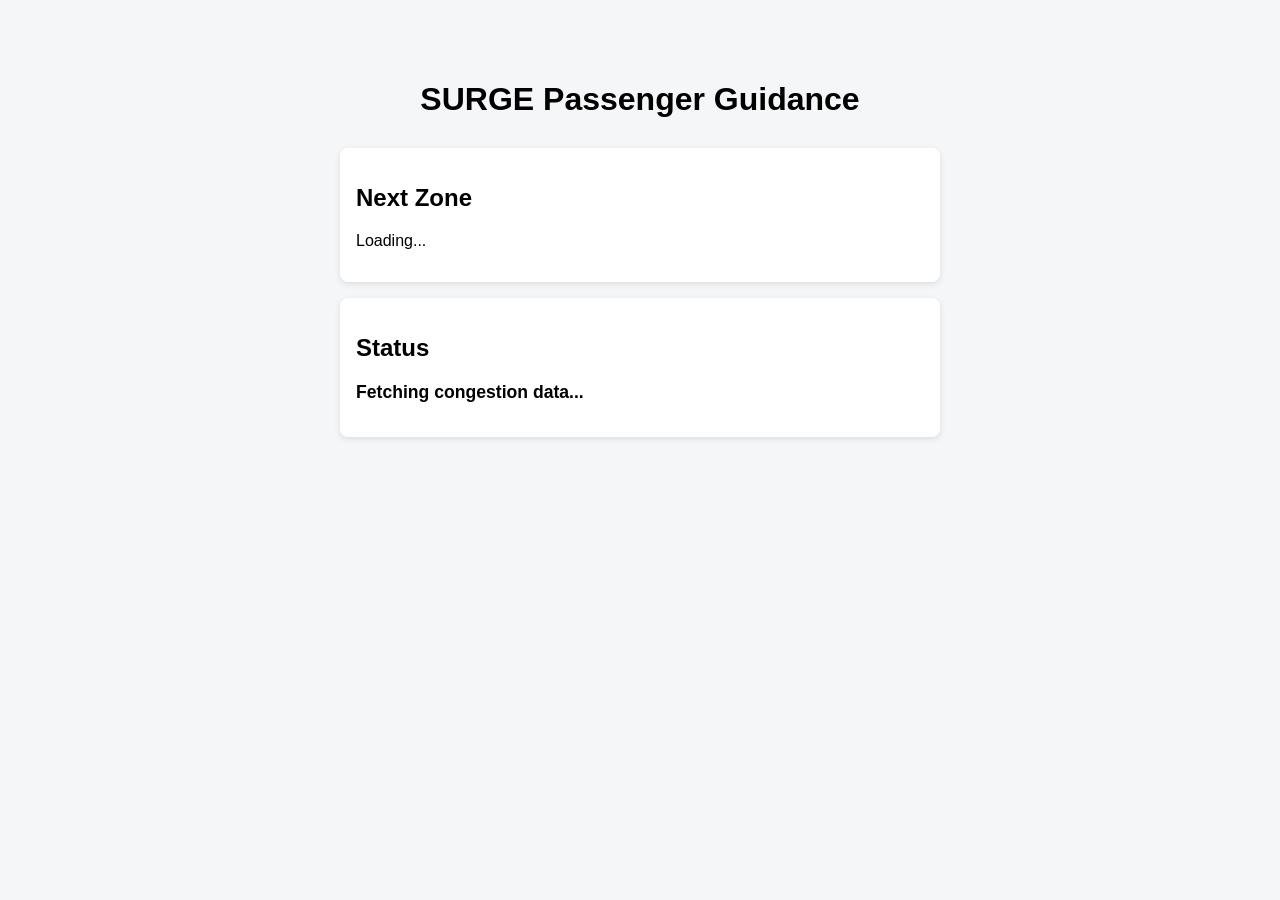
==== frontend/passenger/index.html @ b716e9c6 "feat: frontend folder structure" ====
<!doctype html>
<html lang="en">
  <head>
    <meta charset="UTF-8" />
    <title>SURGE – Passenger Guidance</title>
    <link rel="stylesheet" href="styles.css" />
  </head>

  <body>
    <div class="container">
      <h1>SURGE Passenger Guidance</h1>

      <div id="current-zone" class="card">
        <h2>Next Zone</h2>
        <p id="next-zone-name">Loading...</p>
      </div>

      <div id="guidance" class="card">
        <h2>Status</h2>
        <p id="guidance-message">Fetching congestion data...</p>
        <p id="wait-time"></p>
      </div>

      <div id="alternatives" class="card hidden">
        <h2>Suggested Alternatives</h2>
        <ul id="alternative-list"></ul>
      </div>

      <p class="timestamp" id="last-updated"></p>
    </div>

    <script src="script.js"></script>
  </body>
</html>
---- frontend/passenger/styles.css ----
body {
  font-family: Arial, sans-serif;
  background-color: #f4f6f8;
  margin: 0;
  padding: 0;
}

.container {
  max-width: 600px;
  margin: 40px auto;
  padding: 20px;
}

h1 {
  text-align: center;
  margin-bottom: 30px;
}

.card {
  background: white;
  border-radius: 8px;
  padding: 16px;
  margin-bottom: 16px;
  box-shadow: 0 2px 6px rgba(0, 0, 0, 0.1);
}

.hidden {
  display: none;
}

#guidance-message {
  font-size: 1.1em;
  font-weight: bold;
}

#wait-time {
  color: #555;
}

ul {
  padding-left: 20px;
}

.timestamp {
  text-align: center;
  font-size: 0.85em;
  color: #777;
}
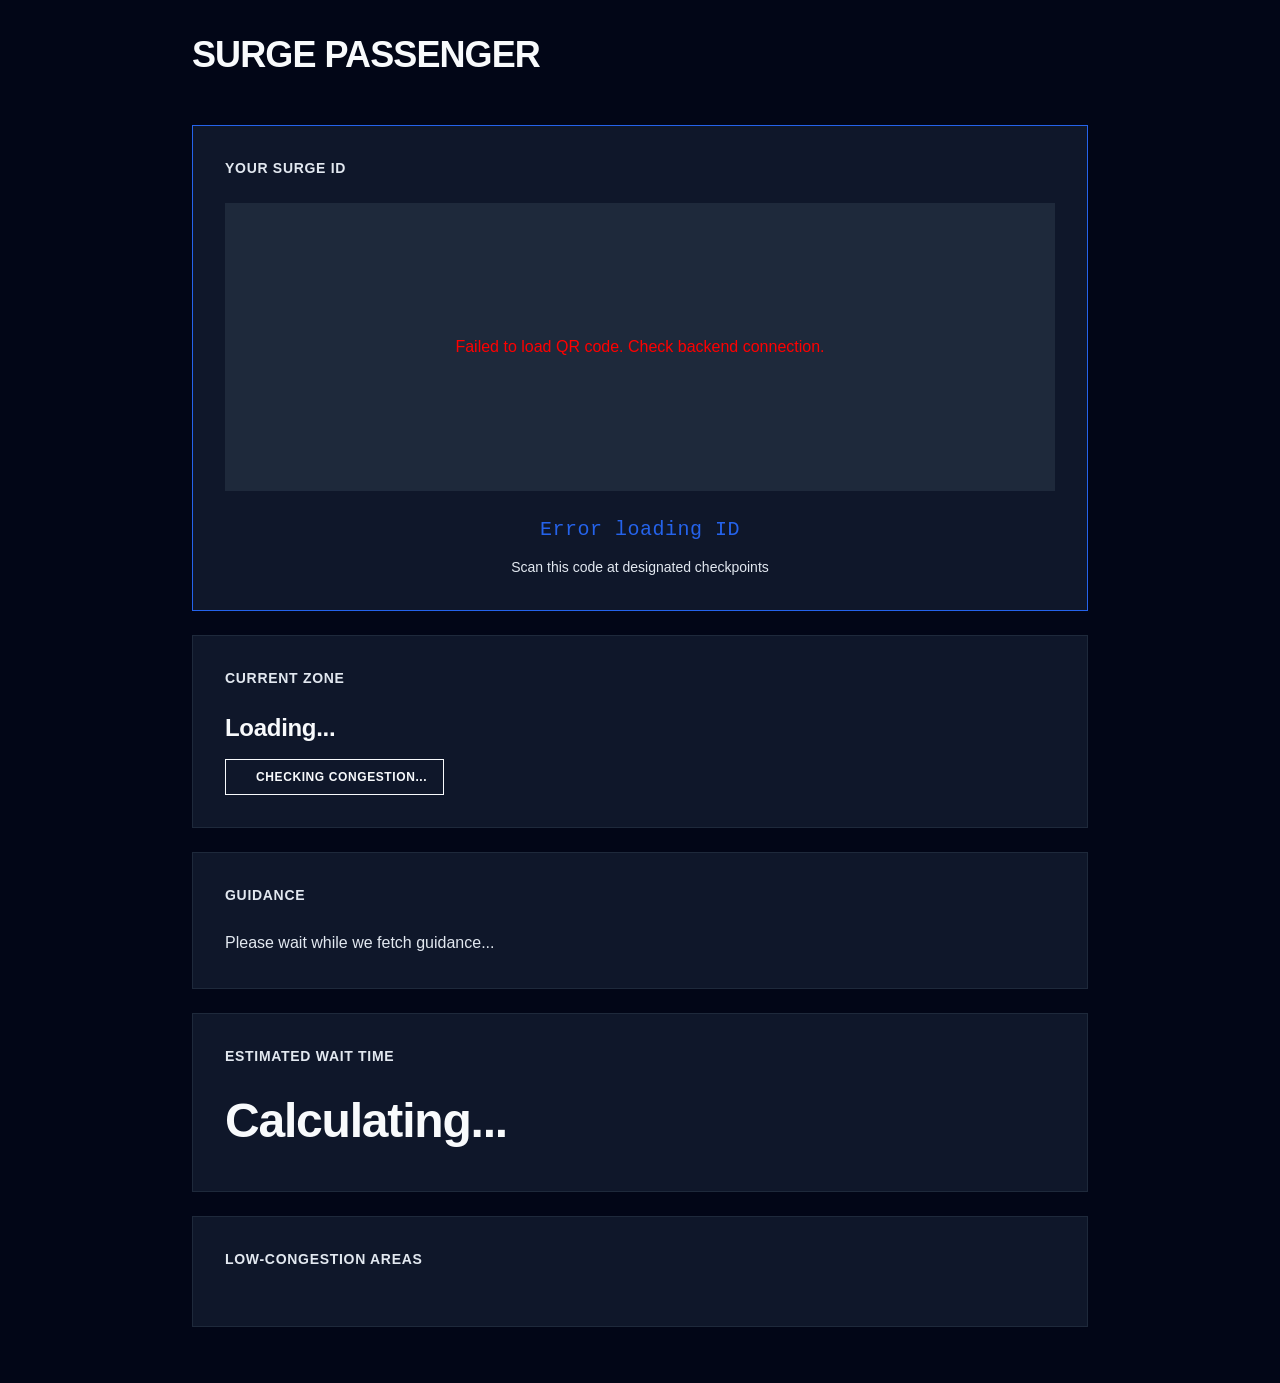
==== commit 4f89c533: "feature: passenger frontend" ====
--- a/frontend/passenger/index.html
+++ b/frontend/passenger/index.html
@@ -2,31 +2,70 @@
 <html lang="en">
   <head>
     <meta charset="UTF-8" />
-    <title>SURGE – Passenger Guidance</title>
+    <meta name="viewport" content="width=device-width, initial-scale=1.0" />
+    <meta
+      name="description"
+      content="SURGE Passenger Guidance System - Real-time congestion monitoring and navigation assistance"
+    />
+    <title>SURGE Passenger Interface</title>
     <link rel="stylesheet" href="styles.css" />
   </head>
-
   <body>
     <div class="container">
-      <h1>SURGE Passenger Guidance</h1>
+      <header>
+        <h1>SURGE PASSENGER</h1>
+      </header>
 
-      <div id="current-zone" class="card">
-        <h2>Next Zone</h2>
-        <p id="next-zone-name">Loading...</p>
-      </div>
+      <main>
+        <!-- QR Code Section -->
+        <section id="qr-code-section" class="card" aria-labelledby="qr-heading">
+          <h2 id="qr-heading">Your SURGE ID</h2>
+          <div id="qr-code-display" class="qr-container">
+            <img
+              id="qr-code-image"
+              src=""
+              alt="Your unique SURGE QR code for checkpoint scanning"
+            />
+          </div>
+          <p id="surge-id-text" class="surge-id" aria-live="polite">
+            Loading...
+          </p>
+          <p class="instructions">Scan this code at designated checkpoints</p>
+        </section>
 
-      <div id="guidance" class="card">
-        <h2>Status</h2>
-        <p id="guidance-message">Fetching congestion data...</p>
-        <p id="wait-time"></p>
-      </div>
+        <!-- Current Zone Info -->
+        <section id="zone-info" class="card" aria-labelledby="zone-heading">
+          <h2 id="zone-heading">Current Zone</h2>
+          <p id="zone-name" aria-live="polite">Loading...</p>
+          <p id="zone-status" class="status" role="status" aria-live="polite">
+            Checking congestion...
+          </p>
+        </section>
 
-      <div id="alternatives" class="card hidden">
-        <h2>Suggested Alternatives</h2>
-        <ul id="alternative-list"></ul>
-      </div>
+        <!-- Guidance -->
+        <section id="guidance" class="card" aria-labelledby="guidance-heading">
+          <h2 id="guidance-heading">Guidance</h2>
+          <p id="guidance-text" aria-live="polite">
+            Please wait while we fetch guidance...
+          </p>
+        </section>
 
-      <p class="timestamp" id="last-updated"></p>
+        <!-- Wait Time -->
+        <section id="wait-time" class="card" aria-labelledby="wait-heading">
+          <h2 id="wait-heading">Estimated Wait Time</h2>
+          <p id="wait-time-text" aria-live="polite">Calculating...</p>
+        </section>
+
+        <!-- Alternative Suggestions -->
+        <section
+          id="alternatives"
+          class="card"
+          aria-labelledby="alternatives-heading"
+        >
+          <h2 id="alternatives-heading">Low-Congestion Areas</h2>
+          <ul id="alternatives-list" aria-live="polite"></ul>
+        </section>
+      </main>
     </div>
 
     <script src="script.js"></script>
--- a/frontend/passenger/styles.css
+++ b/frontend/passenger/styles.css
@@ -1,48 +1,430 @@
-body {
-  font-family: Arial, sans-serif;
-  background-color: #f4f6f8;
+:root {
+  /* Color System - Enterprise Grade */
+  --blue-600: #2563eb;
+  --blue-700: #1d4ed8;
+  --emerald-500: #10b981;
+  --amber-500: #f59e0b;
+  --rose-500: #f43f5e;
+  
+  /* Neutral Palette */
+  --slate-50: #f8fafc;
+  --slate-100: #f1f5f9;
+  --slate-200: #e2e8f0;
+  --slate-700: #334155;
+  --slate-800: #1e293b;
+  --slate-900: #0f172a;
+  --slate-950: #020617;
+  
+  /* Semantic Colors */
+  --color-primary: var(--blue-600);
+  --color-success: var(--emerald-500);
+  --color-warning: var(--amber-500);
+  --color-error: var(--rose-500);
+  
+  /* Surface Colors */
+  --surface-base: var(--slate-950);
+  --surface-raised: var(--slate-900);
+  --surface-overlay: var(--slate-800);
+  
+  /* Text Colors */
+  --text-primary: var(--slate-50);
+  --text-secondary: var(--slate-200);
+  --text-tertiary: var(--slate-700);
+  
+  /* Borders */
+  --border-subtle: var(--slate-800);
+  --border-default: var(--slate-700);
+  
+  /* Spacing Scale */
+  --space-1: 0.25rem;
+  --space-2: 0.5rem;
+  --space-3: 0.75rem;
+  --space-4: 1rem;
+  --space-5: 1.25rem;
+  --space-6: 1.5rem;
+  --space-8: 2rem;
+  --space-10: 2.5rem;
+  --space-12: 3rem;
+  --space-16: 4rem;
+  --space-20: 5rem;
+  
+  /* Typography Scale */
+  --text-xs: 0.75rem;
+  --text-sm: 0.875rem;
+  --text-base: 1rem;
+  --text-lg: 1.125rem;
+  --text-xl: 1.25rem;
+  --text-2xl: 1.5rem;
+  --text-3xl: 1.875rem;
+  --text-4xl: 2.25rem;
+  --text-5xl: 3rem;
+  
+  /* Line Heights */
+  --leading-tight: 1.25;
+  --leading-snug: 1.375;
+  --leading-normal: 1.5;
+  --leading-relaxed: 1.625;
+  
+  /* Font Weights */
+  --font-normal: 400;
+  --font-medium: 500;
+  --font-semibold: 600;
+  --font-bold: 700;
+  
+  /* Shadows */
+  --shadow-xs: 0 1px 2px 0 rgb(0 0 0 / 0.05);
+  --shadow-sm: 0 1px 3px 0 rgb(0 0 0 / 0.1), 0 1px 2px -1px rgb(0 0 0 / 0.1);
+  --shadow-md: 0 4px 6px -1px rgb(0 0 0 / 0.1), 0 2px 4px -2px rgb(0 0 0 / 0.1);
+  
+  /* Transitions */
+  --transition-fast: 150ms cubic-bezier(0.4, 0, 0.2, 1);
+  --transition-base: 200ms cubic-bezier(0.4, 0, 0.2, 1);
+  --transition-slow: 300ms cubic-bezier(0.4, 0, 0.2, 1);
+}
+
+*,
+*::before,
+*::after {
   margin: 0;
   padding: 0;
+  box-sizing: border-box;
+}
+
+body {
+  font-family: -apple-system, BlinkMacSystemFont, 'Segoe UI', 'Noto Sans', Helvetica, Arial, sans-serif;
+  background-color: var(--surface-base);
+  min-height: 100vh;
+  padding: var(--space-8) var(--space-4);
+  color: var(--text-primary);
+  line-height: var(--leading-normal);
+  font-weight: var(--font-normal);
+  -webkit-font-smoothing: antialiased;
+  -moz-osx-font-smoothing: grayscale;
 }
 
 .container {
-  max-width: 600px;
-  margin: 40px auto;
-  padding: 20px;
-}
-
+  max-width: 56rem;
+  margin: 0 auto;
+}
+
+/* Typography Hierarchy */
 h1 {
+  font-size: var(--text-4xl);
+  font-weight: var(--font-bold);
+  color: var(--text-primary);
+  margin-bottom: var(--space-12);
+  letter-spacing: -0.025em;
+  line-height: var(--leading-tight);
+}
+
+.card {
+  background-color: var(--surface-raised);
+  border: 1px solid var(--border-subtle);
+  padding: var(--space-8);
+  margin-bottom: var(--space-6);
+  transition: border-color var(--transition-base);
+}
+
+.card:hover {
+  border-color: var(--border-default);
+}
+
+.card h2 {
+  font-size: var(--text-sm);
+  font-weight: var(--font-semibold);
+  color: var(--text-secondary);
+  margin-bottom: var(--space-6);
+  text-transform: uppercase;
+  letter-spacing: 0.05em;
+}
+
+/* QR Code Section */
+.qr-container {
+  display: flex;
+  flex-direction: column;
+  align-items: center;
+  justify-content: center;
+  margin: var(--space-6) 0;
+  min-height: 18rem;
+  background-color: var(--surface-overlay);
+  padding: var(--space-10);
+  border: 1px solid var(--border-subtle);
+}
+
+#qr-code-image {
+  max-width: 100%;
+  width: 20rem;
+  height: auto;
+  display: block;
+  background-color: white;
+  padding: var(--space-3);
+  border: 1px solid var(--border-default);
+}
+
+.surge-id {
   text-align: center;
-  margin-bottom: 30px;
-}
-
-.card {
-  background: white;
-  border-radius: 8px;
-  padding: 16px;
-  margin-bottom: 16px;
-  box-shadow: 0 2px 6px rgba(0, 0, 0, 0.1);
-}
-
-.hidden {
-  display: none;
-}
-
-#guidance-message {
-  font-size: 1.1em;
-  font-weight: bold;
-}
-
-#wait-time {
-  color: #555;
-}
-
-ul {
-  padding-left: 20px;
-}
-
-.timestamp {
+  font-family: ui-monospace, 'SF Mono', 'Monaco', 'Cascadia Code', monospace;
+  font-size: var(--text-xl);
+  font-weight: var(--font-medium);
+  color: var(--color-primary);
+  margin-top: var(--space-6);
+  letter-spacing: 0.025em;
+}
+
+.instructions {
   text-align: center;
-  font-size: 0.85em;
-  color: #777;
-}
+  font-size: var(--text-sm);
+  color: var(--text-secondary);
+  margin-top: var(--space-3);
+  font-weight: var(--font-normal);
+}
+
+/* Zone Status */
+#zone-name {
+  font-size: var(--text-2xl);
+  font-weight: var(--font-semibold);
+  color: var(--text-primary);
+  margin-bottom: var(--space-4);
+  letter-spacing: -0.0125em;
+  line-height: var(--leading-tight);
+}
+
+.status {
+  display: inline-flex;
+  align-items: center;
+  gap: var(--space-2);
+  font-size: var(--text-xs);
+  font-weight: var(--font-semibold);
+  padding: var(--space-2) var(--space-4);
+  text-transform: uppercase;
+  letter-spacing: 0.05em;
+  border: 1px solid;
+  transition: all var(--transition-fast);
+}
+
+.status::before {
+  content: '';
+  display: inline-block;
+  width: 0.375rem;
+  height: 0.375rem;
+  border-radius: 50%;
+}
+
+.status.low {
+  background-color: rgba(16, 185, 129, 0.1);
+  color: var(--color-success);
+  border-color: rgba(16, 185, 129, 0.2);
+}
+
+.status.low::before {
+  background-color: var(--color-success);
+}
+
+.status.medium {
+  background-color: rgba(245, 158, 11, 0.1);
+  color: var(--color-warning);
+  border-color: rgba(245, 158, 11, 0.2);
+}
+
+.status.medium::before {
+  background-color: var(--color-warning);
+}
+
+.status.high {
+  background-color: rgba(244, 63, 94, 0.1);
+  color: var(--color-error);
+  border-color: rgba(244, 63, 94, 0.2);
+}
+
+.status.high::before {
+  background-color: var(--color-error);
+}
+
+/* Content Typography */
+#guidance-text {
+  font-size: var(--text-base);
+  line-height: var(--leading-relaxed);
+  color: var(--text-secondary);
+  font-weight: var(--font-normal);
+}
+
+/* Wait Time Display */
+#wait-time-text {
+  font-size: var(--text-5xl);
+  font-weight: var(--font-bold);
+  color: var(--text-primary);
+  letter-spacing: -0.025em;
+  line-height: var(--leading-tight);
+  margin-bottom: var(--space-2);
+}
+
+#wait-time-text::after {
+
+  font-size: var(--text-base);
+  font-weight: var(--font-medium);
+  color: var(--text-tertiary);
+  margin-left: var(--space-3);
+  letter-spacing: 0;
+}
+
+/* Alternatives List */
+#alternatives-list {
+  list-style: none;
+  display: flex;
+  flex-direction: column;
+  gap: var(--space-3);
+  margin-top: var(--space-6);
+}
+
+#alternatives-list li {
+  background-color: var(--surface-overlay);
+  padding: var(--space-4) var(--space-5);
+  border-left: 2px solid var(--color-success);
+  font-size: var(--text-base);
+  color: var(--text-secondary);
+  font-weight: var(--font-normal);
+  line-height: var(--leading-relaxed);
+  transition: all var(--transition-base);
+  border: 1px solid var(--border-subtle);
+  border-left: 2px solid var(--color-success);
+}
+
+#alternatives-list li:hover {
+  background-color: var(--surface-raised);
+  border-color: var(--border-default);
+}
+
+/* Loading State */
+.loading {
+  opacity: 0.5;
+  pointer-events: none;
+}
+
+/* Featured Section */
+#qr-code-section {
+  border: 1px solid var(--color-primary);
+  background-color: var(--surface-raised);
+}
+
+/* Responsive Design */
+@media (max-width: 768px) {
+  body {
+    padding: var(--space-6) var(--space-3);
+  }
+
+  h1 {
+    font-size: var(--text-3xl);
+    margin-bottom: var(--space-8);
+  }
+
+  .card {
+    padding: var(--space-6);
+    margin-bottom: var(--space-5);
+  }
+
+  .card h2 {
+    font-size: var(--text-xs);
+    margin-bottom: var(--space-4);
+  }
+
+  .qr-container {
+    padding: var(--space-6);
+    min-height: 14rem;
+  }
+
+  #qr-code-image {
+    width: 12rem;
+  }
+
+  .surge-id {
+    font-size: var(--text-lg);
+    margin-top: var(--space-4);
+  }
+
+  #zone-name {
+    font-size: var(--text-xl);
+  }
+
+  #wait-time-text {
+    font-size: var(--text-4xl);
+  }
+
+  #guidance-text {
+    font-size: var(--text-sm);
+  }
+
+  #alternatives-list li {
+    padding: var(--space-3) var(--space-4);
+    font-size: var(--text-sm);
+  }
+}
+
+@media (max-width: 480px) {
+  body {
+    padding: var(--space-4) var(--space-2);
+  }
+
+  h1 {
+    font-size: var(--text-2xl);
+    margin-bottom: var(--space-6);
+  }
+
+  .card {
+    padding: var(--space-5);
+    margin-bottom: var(--space-4);
+  }
+
+  .qr-container {
+    padding: var(--space-5);
+    min-height: 12rem;
+  }
+
+  #qr-code-image {
+    width: 10rem;
+  }
+
+  .surge-id {
+    font-size: var(--text-base);
+  }
+
+  #wait-time-text {
+    font-size: var(--text-3xl);
+  }
+}
+
+/* Accessibility */
+@media (prefers-reduced-motion: reduce) {
+  *,
+  *::before,
+  *::after {
+    animation-duration: 0.01ms !important;
+    animation-iteration-count: 1 !important;
+    transition-duration: 0.01ms !important;
+  }
+}
+
+/* Focus States for Accessibility */
+*:focus-visible {
+  outline: 2px solid var(--color-primary);
+  outline-offset: 2px;
+}
+
+/* Print Styles */
+@media print {
+  body {
+    background-color: white;
+    color: black;
+    padding: 0;
+  }
+
+  .card {
+    border: 1px solid #e5e7eb;
+    page-break-inside: avoid;
+    background-color: white;
+  }
+
+  .status,
+  #qr-code-section {
+    border-color: #000;
+  }
+}
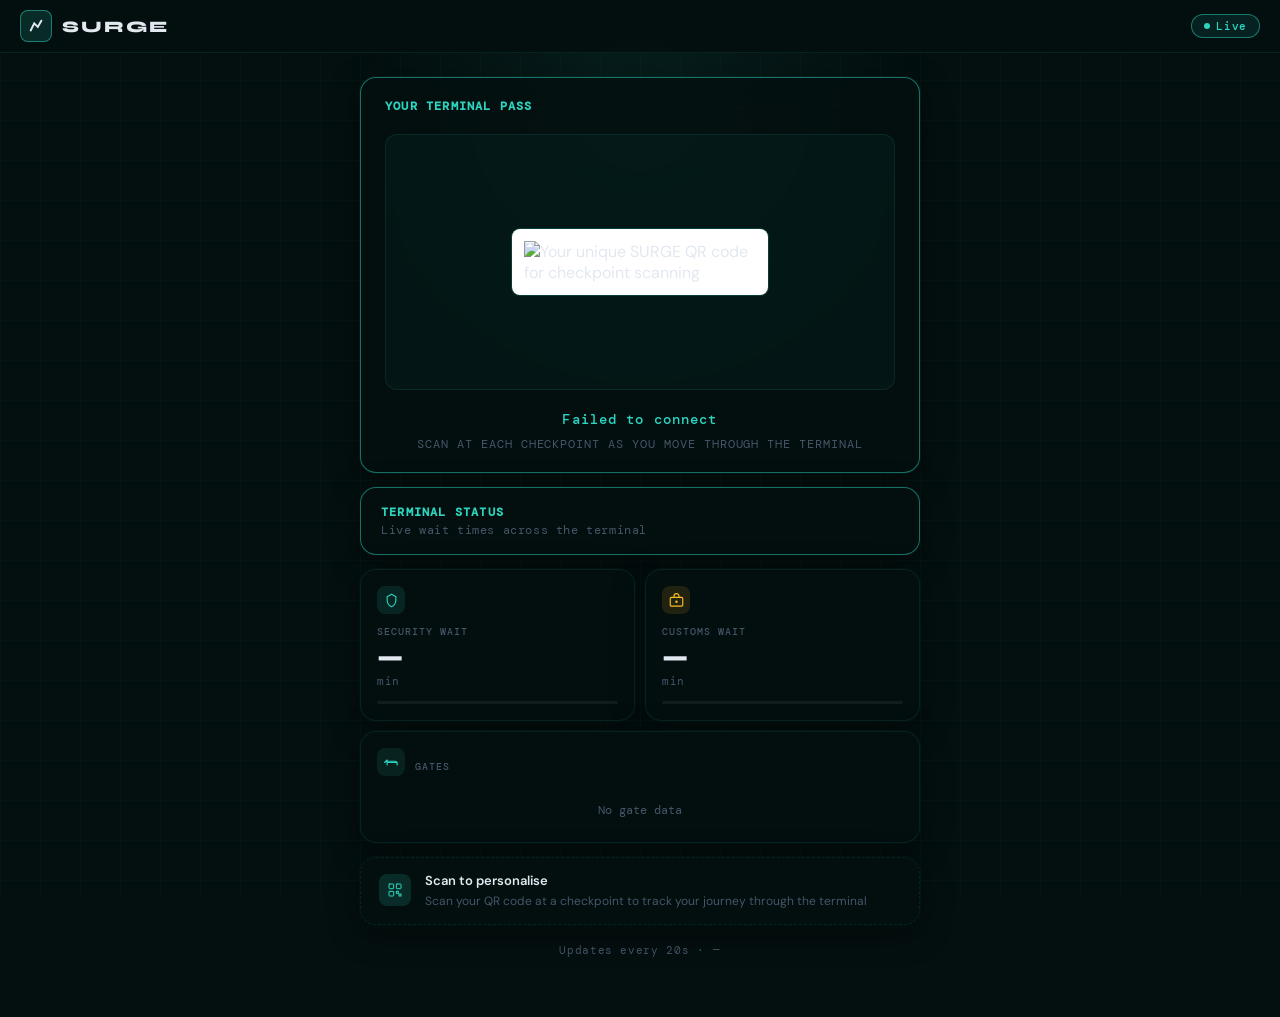
==== commit da46ce48: "fix: implenting tweaks" ====
--- a/frontend/passenger/index.html
+++ b/frontend/passenger/index.html
@@ -5,21 +5,42 @@
     <meta name="viewport" content="width=device-width, initial-scale=1.0" />
     <meta
       name="description"
-      content="SURGE Passenger Guidance System - Real-time congestion monitoring and navigation assistance"
+      content="SURGE Passenger Guidance — Real-time airport terminal information"
     />
-    <title>SURGE Passenger Interface</title>
+    <title>SURGE — Airport Passenger</title>
+    <link rel="preconnect" href="https://fonts.googleapis.com" />
+    <link rel="preconnect" href="https://fonts.gstatic.com" crossorigin />
+    <link
+      href="https://fonts.googleapis.com/css2?family=DM+Mono:wght@400;500&family=DM+Sans:wght@400;500;600&family=Syne:wght@700;800&display=swap"
+      rel="stylesheet"
+    />
     <link rel="stylesheet" href="styles.css" />
   </head>
   <body>
+    <header>
+      <div class="header-left">
+        <div class="logo-mark">
+          <svg viewBox="0 0 18 18" fill="none" stroke-linecap="round">
+            <polyline
+              points="3,14 7,6 11,10 15,3"
+              stroke="currentColor"
+              stroke-width="2.2"
+            />
+          </svg>
+        </div>
+        <h1>SURGE</h1>
+      </div>
+      <div class="status-pill online" id="connection-pill">
+        <span class="pulse-dot"></span>
+        <span id="connection-label">Live</span>
+      </div>
+    </header>
+
     <div class="container">
-      <header>
-        <h1>SURGE PASSENGER</h1>
-      </header>
-
       <main>
-        <!-- QR Code Section -->
+        <!-- QR Code -->
         <section id="qr-code-section" class="card" aria-labelledby="qr-heading">
-          <h2 id="qr-heading">Your SURGE ID</h2>
+          <h2 id="qr-heading">Your Terminal Pass</h2>
           <div id="qr-code-display" class="qr-container">
             <img
               id="qr-code-image"
@@ -27,44 +48,282 @@
               alt="Your unique SURGE QR code for checkpoint scanning"
             />
           </div>
-          <p id="surge-id-text" class="surge-id" aria-live="polite">
-            Loading...
+          <p id="surge-id-text" class="surge-id" aria-live="polite">Loading…</p>
+          <p class="instructions">
+            Scan at each checkpoint as you move through the terminal
           </p>
-          <p class="instructions">Scan this code at designated checkpoints</p>
-        </section>
-
-        <!-- Current Zone Info -->
-        <section id="zone-info" class="card" aria-labelledby="zone-heading">
-          <h2 id="zone-heading">Current Zone</h2>
-          <p id="zone-name" aria-live="polite">Loading...</p>
-          <p id="zone-status" class="status" role="status" aria-live="polite">
-            Checking congestion...
-          </p>
-        </section>
-
-        <!-- Guidance -->
-        <section id="guidance" class="card" aria-labelledby="guidance-heading">
-          <h2 id="guidance-heading">Guidance</h2>
-          <p id="guidance-text" aria-live="polite">
-            Please wait while we fetch guidance...
-          </p>
-        </section>
-
-        <!-- Wait Time -->
-        <section id="wait-time" class="card" aria-labelledby="wait-heading">
-          <h2 id="wait-heading">Estimated Wait Time</h2>
-          <p id="wait-time-text" aria-live="polite">Calculating...</p>
-        </section>
-
-        <!-- Alternative Suggestions -->
+        </section>
+
+        <!-- Terminal Status header -->
+        <section class="card airport-header-card">
+          <h2>Terminal Status</h2>
+          <p class="airport-sub">Live wait times across the terminal</p>
+        </section>
+
+        <!-- Metric cards -->
+        <div class="metrics-grid">
+          <!-- Security Wait -->
+          <div class="card metric-card" id="card-security">
+            <div class="metric-icon security-icon">
+              <svg
+                viewBox="0 0 24 24"
+                fill="none"
+                stroke="currentColor"
+                stroke-width="1.8"
+                stroke-linecap="round"
+                stroke-linejoin="round"
+              >
+                <path
+                  d="M12 2l7 4v5c0 5-3.5 9.3-7 11C8.5 20.3 5 16 5 11V6l7-4z"
+                />
+              </svg>
+            </div>
+            <p class="metric-label">Security Wait</p>
+            <p class="metric-value" id="security-val" aria-live="polite">—</p>
+            <p class="metric-unit">min</p>
+            <div class="metric-bar-wrap">
+              <div class="metric-bar" id="security-bar"></div>
+            </div>
+          </div>
+
+          <!-- Customs Wait -->
+          <div class="card metric-card" id="card-customs">
+            <div class="metric-icon customs-icon">
+              <svg
+                viewBox="0 0 24 24"
+                fill="none"
+                stroke="currentColor"
+                stroke-width="1.8"
+                stroke-linecap="round"
+                stroke-linejoin="round"
+              >
+                <rect x="2" y="7" width="20" height="14" rx="2" />
+                <path d="M16 7V5a4 4 0 00-8 0v2" />
+                <circle cx="12" cy="14" r="1" fill="currentColor" />
+              </svg>
+            </div>
+            <p class="metric-label">Customs Wait</p>
+            <p class="metric-value" id="customs-val" aria-live="polite">—</p>
+            <p class="metric-unit">min</p>
+            <div class="metric-bar-wrap">
+              <div class="metric-bar" id="customs-bar"></div>
+            </div>
+          </div>
+
+          <!-- Gates breakdown card -->
+          <div class="card gates-card" id="card-gates">
+            <div class="gates-card-header">
+              <div class="metric-icon gate-cong-icon">
+                <svg
+                  viewBox="0 0 24 24"
+                  fill="none"
+                  stroke="currentColor"
+                  stroke-width="1.8"
+                  stroke-linecap="round"
+                  stroke-linejoin="round"
+                >
+                  <path d="M21 16v-2a4 4 0 00-4-4H5" />
+                  <polyline points="1,12 5,8 5,16" />
+                  <line x1="5" y1="12" x2="21" y2="12" />
+                </svg>
+              </div>
+              <p class="metric-label">Gates</p>
+            </div>
+            <div class="gates-list" id="gates-list" aria-live="polite">
+              <p class="gates-empty">No gate data</p>
+            </div>
+          </div>
+        </div>
+
+        <!-- Route Recommendation -->
         <section
-          id="alternatives"
+          class="card route-card"
+          id="route-card"
+          style="display: none"
+          aria-labelledby="route-heading"
+        >
+          <h2 id="route-heading">Recommended Route</h2>
+          <div class="route-zone-tabs" id="route-tabs">
+            <button class="route-tab active" data-type="security">
+              Security
+            </button>
+            <button class="route-tab" data-type="customs">Customs</button>
+            <button class="route-tab" data-type="gate">Gates</button>
+          </div>
+          <div class="route-options" id="route-options">
+            <p class="route-empty">Loading…</p>
+          </div>
+          <div
+            class="route-recommendation"
+            id="route-recommendation"
+            style="display: none"
+          >
+            <span class="route-rec-label">Recommended</span>
+            <span class="route-rec-name" id="route-rec-name">—</span>
+            <span class="route-rec-wait" id="route-rec-wait">—</span>
+          </div>
+        </section>
+
+        <!-- Virtual Queue -->
+        <section
+          class="card queue-card"
+          id="queue-card"
+          style="display: none"
+          aria-labelledby="queue-heading"
+        >
+          <h2 id="queue-heading">Virtual Queue</h2>
+          <div class="queue-zone-select" id="queue-zone-select">
+            <!-- Zone buttons injected by JS -->
+          </div>
+          <!-- In-queue state -->
+          <div class="queue-active" id="queue-active" style="display: none">
+            <div class="queue-stats">
+              <div class="queue-stat">
+                <p class="queue-stat-label">Queue Position</p>
+                <p class="queue-stat-value" id="queue-position">—</p>
+              </div>
+              <div class="queue-stat-divider"></div>
+              <div class="queue-stat">
+                <p class="queue-stat-label">Estimated Wait</p>
+                <p class="queue-stat-value" id="queue-wait">—</p>
+                <p class="queue-stat-unit">min</p>
+              </div>
+              <div class="queue-stat-divider"></div>
+              <div class="queue-stat">
+                <p class="queue-stat-label">In Queue</p>
+                <p class="queue-stat-value" id="queue-size">—</p>
+              </div>
+            </div>
+            <button class="queue-leave-btn" id="queue-leave-btn">
+              Leave Queue
+            </button>
+          </div>
+          <!-- Not in queue state -->
+          <div class="queue-join" id="queue-join">
+            <p class="queue-join-sub" id="queue-join-sub">
+              Join the digital queue to hold your place
+            </p>
+            <button class="queue-join-btn" id="queue-join-btn">
+              Join Queue
+            </button>
+          </div>
+        </section>
+
+        <!-- Incentives -->
+        <section
+          class="card incentives-card"
+          id="incentives-card"
+          style="display: none"
+          aria-labelledby="incentives-heading"
+        >
+          <h2 id="incentives-heading">Available at This Terminal</h2>
+          <div class="incentives-list" id="incentives-list"></div>
+        </section>
+
+        <!-- Pre-scan hint -->
+        <div class="card prescan-hint" id="prescan-hint">
+          <div class="prescan-row">
+            <div class="prescan-icon">
+              <svg
+                viewBox="0 0 24 24"
+                fill="none"
+                stroke="currentColor"
+                stroke-width="1.5"
+                stroke-linecap="round"
+              >
+                <rect x="3" y="3" width="7" height="7" rx="1" />
+                <rect x="14" y="3" width="7" height="7" rx="1" />
+                <rect x="3" y="14" width="7" height="7" rx="1" />
+                <rect x="14" y="14" width="3" height="3" />
+                <rect x="18" y="18" width="3" height="3" />
+              </svg>
+            </div>
+            <div>
+              <p class="prescan-title">Scan to personalise</p>
+              <p class="prescan-sub">
+                Scan your QR code at a checkpoint to track your journey through
+                the terminal
+              </p>
+            </div>
+          </div>
+        </div>
+
+        <!-- Post-scan: current location -->
+        <section
+          id="location-card"
           class="card"
-          aria-labelledby="alternatives-heading"
+          style="display: none"
+          aria-labelledby="zone-heading"
         >
-          <h2 id="alternatives-heading">Low-Congestion Areas</h2>
-          <ul id="alternatives-list" aria-live="polite"></ul>
-        </section>
+          <h2 id="zone-heading">Your Location</h2>
+          <div class="location-row">
+            <p id="zone-name" aria-live="polite">—</p>
+            <p id="zone-status" class="status" role="status" aria-live="polite">
+              —
+            </p>
+          </div>
+        </section>
+
+        <!-- Post-scan: guidance + alternatives + timeline -->
+        <div id="journey-details" style="display: none">
+          <section
+            id="guidance"
+            class="card"
+            aria-labelledby="guidance-heading"
+          >
+            <h2 id="guidance-heading">Guidance</h2>
+            <p id="guidance-text" aria-live="polite">—</p>
+          </section>
+
+          <section id="wait-time" class="card" aria-labelledby="wait-heading">
+            <h2 id="wait-heading">Current Zone Wait</h2>
+            <p id="wait-time-text" aria-live="polite">—</p>
+          </section>
+
+          <section
+            id="alternatives"
+            class="card"
+            aria-labelledby="alternatives-heading"
+          >
+            <h2 id="alternatives-heading">Low-Congestion Areas</h2>
+            <ul id="alternatives-list" aria-live="polite"></ul>
+          </section>
+
+          <section class="card" aria-labelledby="timeline-heading">
+            <h2 id="timeline-heading">Your Journey</h2>
+            <div class="timeline">
+              <div class="timeline-step" id="tl-security">
+                <div class="tl-dot"></div>
+                <div class="tl-content">
+                  <p class="tl-name">Security</p>
+                  <p class="tl-time" id="tl-security-time">—</p>
+                </div>
+              </div>
+              <div class="timeline-connector"></div>
+              <div class="timeline-step" id="tl-customs">
+                <div class="tl-dot"></div>
+                <div class="tl-content">
+                  <p class="tl-name">Customs</p>
+                  <p class="tl-time" id="tl-customs-time">—</p>
+                </div>
+              </div>
+              <div class="timeline-connector"></div>
+              <div class="timeline-step" id="tl-gate">
+                <div class="tl-dot"></div>
+                <div class="tl-content">
+                  <p class="tl-name">Gate</p>
+                  <p class="tl-time" id="tl-gate-time">—</p>
+                </div>
+              </div>
+            </div>
+          </section>
+        </div>
+
+        <footer class="page-footer">
+          <span>Updates every 20s</span>
+          <span class="footer-dot">·</span>
+          <span id="last-updated">—</span>
+        </footer>
       </main>
     </div>
 
--- a/frontend/passenger/styles.css
+++ b/frontend/passenger/styles.css
@@ -1,203 +1,339 @@
+/* ── Design tokens from login ── */
 :root {
-  /* Color System - Enterprise Grade */
-  --blue-600: #2563eb;
-  --blue-700: #1d4ed8;
-  --emerald-500: #10b981;
-  --amber-500: #f59e0b;
-  --rose-500: #f43f5e;
-  
-  /* Neutral Palette */
-  --slate-50: #f8fafc;
-  --slate-100: #f1f5f9;
-  --slate-200: #e2e8f0;
-  --slate-700: #334155;
-  --slate-800: #1e293b;
-  --slate-900: #0f172a;
-  --slate-950: #020617;
-  
-  /* Semantic Colors */
-  --color-primary: var(--blue-600);
-  --color-success: var(--emerald-500);
-  --color-warning: var(--amber-500);
-  --color-error: var(--rose-500);
-  
-  /* Surface Colors */
-  --surface-base: var(--slate-950);
-  --surface-raised: var(--slate-900);
-  --surface-overlay: var(--slate-800);
-  
-  /* Text Colors */
-  --text-primary: var(--slate-50);
-  --text-secondary: var(--slate-200);
-  --text-tertiary: var(--slate-700);
-  
-  /* Borders */
-  --border-subtle: var(--slate-800);
-  --border-default: var(--slate-700);
-  
-  /* Spacing Scale */
-  --space-1: 0.25rem;
+  --bg: #040f0f;
+  --surface: rgba(45, 212, 191, 0.04);
+  --border: rgba(45, 212, 191, 0.1);
+  --border-focus: rgba(45, 212, 191, 0.5);
+  --teal: #2dd4bf;
+  --teal-dim: rgba(45, 212, 191, 0.15);
+  --text: #e2e8f0;
+  --muted: #475569;
+  --dim: #1e3a3a;
+  --error: #f87171;
+  --success: #34d399;
+  --warning: #fbbf24;
+
+  --text-xs:   0.75rem;
+  --text-sm:   0.875rem;
+  --text-base: 1rem;
+  --text-lg:   1.125rem;
+  --text-xl:   1.25rem;
+  --text-2xl:  1.5rem;
+  --text-3xl:  1.875rem;
+  --text-4xl:  2.25rem;
+  --text-5xl:  3rem;
+
+  --leading-tight:   1.25;
+  --leading-normal:  1.5;
+  --leading-relaxed: 1.625;
+
   --space-2: 0.5rem;
   --space-3: 0.75rem;
   --space-4: 1rem;
   --space-5: 1.25rem;
   --space-6: 1.5rem;
   --space-8: 2rem;
-  --space-10: 2.5rem;
-  --space-12: 3rem;
-  --space-16: 4rem;
-  --space-20: 5rem;
-  
-  /* Typography Scale */
-  --text-xs: 0.75rem;
-  --text-sm: 0.875rem;
-  --text-base: 1rem;
-  --text-lg: 1.125rem;
-  --text-xl: 1.25rem;
-  --text-2xl: 1.5rem;
-  --text-3xl: 1.875rem;
-  --text-4xl: 2.25rem;
-  --text-5xl: 3rem;
-  
-  /* Line Heights */
-  --leading-tight: 1.25;
-  --leading-snug: 1.375;
-  --leading-normal: 1.5;
-  --leading-relaxed: 1.625;
-  
-  /* Font Weights */
-  --font-normal: 400;
-  --font-medium: 500;
-  --font-semibold: 600;
-  --font-bold: 700;
-  
-  /* Shadows */
-  --shadow-xs: 0 1px 2px 0 rgb(0 0 0 / 0.05);
-  --shadow-sm: 0 1px 3px 0 rgb(0 0 0 / 0.1), 0 1px 2px -1px rgb(0 0 0 / 0.1);
-  --shadow-md: 0 4px 6px -1px rgb(0 0 0 / 0.1), 0 2px 4px -2px rgb(0 0 0 / 0.1);
-  
-  /* Transitions */
+
   --transition-fast: 150ms cubic-bezier(0.4, 0, 0.2, 1);
   --transition-base: 200ms cubic-bezier(0.4, 0, 0.2, 1);
-  --transition-slow: 300ms cubic-bezier(0.4, 0, 0.2, 1);
-}
-
-*,
-*::before,
-*::after {
-  margin: 0;
-  padding: 0;
-  box-sizing: border-box;
-}
-
+}
+
+/* ── Reset ── */
+*, *::before, *::after { box-sizing: border-box; margin: 0; padding: 0; }
+
+/* ── Body ── */
 body {
-  font-family: -apple-system, BlinkMacSystemFont, 'Segoe UI', 'Noto Sans', Helvetica, Arial, sans-serif;
-  background-color: var(--surface-base);
+  font-family: "DM Sans", "Inter", -apple-system, BlinkMacSystemFont, sans-serif;
+  background: var(--bg);
+  color: var(--text);
   min-height: 100vh;
-  padding: var(--space-8) var(--space-4);
-  color: var(--text-primary);
-  line-height: var(--leading-normal);
-  font-weight: var(--font-normal);
+  display: flex;
+  flex-direction: column;
+  align-items: center;
   -webkit-font-smoothing: antialiased;
   -moz-osx-font-smoothing: grayscale;
 }
 
+/* Grid overlay */
+body::before {
+  content: "";
+  position: fixed;
+  inset: 0;
+  background-image:
+    linear-gradient(rgba(45, 212, 191, 0.03) 1px, transparent 1px),
+    linear-gradient(90deg, rgba(45, 212, 191, 0.03) 1px, transparent 1px);
+  background-size: 40px 40px;
+  pointer-events: none;
+  z-index: 0;
+}
+
+/* Radial glow */
+body::after {
+  content: "";
+  position: fixed;
+  top: -200px;
+  left: 50%;
+  transform: translateX(-50%);
+  width: 600px;
+  height: 600px;
+  background: radial-gradient(circle, rgba(45, 212, 191, 0.08) 0%, transparent 70%);
+  pointer-events: none;
+  z-index: 0;
+}
+
+/* ═══════════════════════════════════
+   HEADER
+═══════════════════════════════════ */
+header {
+  position: sticky;
+  top: 0;
+  z-index: 100;
+  width: 100%;
+  display: flex;
+  align-items: center;
+  justify-content: space-between;
+  padding: 10px 20px;
+  background: rgba(4, 15, 15, 0.85);
+  border-bottom: 1px solid var(--border);
+  backdrop-filter: blur(20px);
+  box-sizing: border-box;
+}
+
+.header-left {
+  display: flex;
+  align-items: center;
+  gap: 10px;
+}
+
+.logo-mark {
+  width: 32px;
+  height: 32px;
+  background: var(--teal-dim);
+  border: 1px solid var(--border-focus);
+  border-radius: 8px;
+  display: flex;
+  align-items: center;
+  justify-content: center;
+}
+
+.logo-mark svg {
+  width: 16px;
+  height: 16px;
+  stroke: var(--teal);
+  fill: none;
+  stroke-width: 2.2;
+  stroke-linecap: round;
+}
+
+header h1 {
+  font-family: "Syne", "DM Sans", sans-serif;
+  font-size: 16px;
+  font-weight: 800;
+  letter-spacing: 0.12em;
+  color: var(--text);
+  margin: 0;
+  text-transform: uppercase;
+}
+
+.status-pill {
+  display: inline-flex;
+  align-items: center;
+  gap: 6px;
+  padding: 4px 12px;
+  border-radius: 999px;
+  font-size: 11px;
+  font-weight: 500;
+  font-family: "DM Mono", monospace;
+  letter-spacing: 0.06em;
+}
+.status-pill.online {
+  background: rgba(45, 212, 191, 0.1);
+  color: var(--teal);
+  border: 1px solid var(--border-focus);
+}
+.status-pill.offline {
+  background: rgba(248, 113, 113, 0.1);
+  color: var(--error);
+  border: 1px solid rgba(248, 113, 113, 0.3);
+}
+
+.pulse-dot {
+  width: 6px;
+  height: 6px;
+  border-radius: 50%;
+  background: currentColor;
+  animation: pulse-ring 1.8s ease-out infinite;
+}
+
+@keyframes pulse-ring {
+  0%   { box-shadow: 0 0 0 0 currentColor; opacity: 1; }
+  70%  { box-shadow: 0 0 0 5px transparent; opacity: 0.6; }
+  100% { box-shadow: 0 0 0 0 transparent; }
+}
+
+/* ═══════════════════════════════════
+   CONTAINER
+═══════════════════════════════════ */
 .container {
-  max-width: 56rem;
-  margin: 0 auto;
-}
-
-/* Typography Hierarchy */
-h1 {
-  font-size: var(--text-4xl);
-  font-weight: var(--font-bold);
-  color: var(--text-primary);
-  margin-bottom: var(--space-12);
-  letter-spacing: -0.025em;
-  line-height: var(--leading-tight);
-}
-
+  position: relative;
+  z-index: 1;
+  width: 90%;
+  max-width: 560px;
+  margin-top: 24px;
+  margin-bottom: 60px;
+}
+
+main {
+  display: flex;
+  flex-direction: column;
+  gap: 14px;
+}
+
+/* ═══════════════════════════════════
+   CARDS (original selectors preserved)
+═══════════════════════════════════ */
 .card {
-  background-color: var(--surface-raised);
-  border: 1px solid var(--border-subtle);
+  background: rgba(4, 15, 15, 0.8);
+  border: 1px solid var(--border);
+  border-radius: 16px;
+  padding: 20px 24px;
+  backdrop-filter: blur(20px);
+  box-shadow: 0 8px 32px rgba(0, 0, 0, 0.4), 0 0 0 1px rgba(45, 212, 191, 0.04);
+  transition: border-color var(--transition-base);
+}
+
+.card:hover { border-color: var(--border-focus); }
+
+/* h2 inside cards — original selector */
+.card h2 {
+  font-size: var(--text-xs);
+  font-weight: 600;
+  font-family: "DM Mono", monospace;
+  color: var(--teal);
+  text-transform: uppercase;
+  letter-spacing: 0.1em;
+  margin-bottom: var(--space-5);
+}
+
+/* ═══════════════════════════════════
+   QR CODE SECTION (original IDs)
+═══════════════════════════════════ */
+#qr-code-section {
+  border-color: var(--border-focus);
+  box-shadow: 0 8px 32px rgba(0, 0, 0, 0.4), 0 0 0 1px rgba(45, 212, 191, 0.08);
+}
+
+.qr-container {
+  display: flex;
+  flex-direction: column;
+  align-items: center;
+  justify-content: center;
+  margin: var(--space-4) 0;
+  min-height: 16rem;
+  background: var(--surface);
+  border: 1px solid var(--border);
+  border-radius: 12px;
   padding: var(--space-8);
-  margin-bottom: var(--space-6);
-  transition: border-color var(--transition-base);
-}
-
-.card:hover {
-  border-color: var(--border-default);
-}
-
-.card h2 {
-  font-size: var(--text-sm);
-  font-weight: var(--font-semibold);
-  color: var(--text-secondary);
-  margin-bottom: var(--space-6);
-  text-transform: uppercase;
-  letter-spacing: 0.05em;
-}
-
-/* QR Code Section */
-.qr-container {
-  display: flex;
-  flex-direction: column;
-  align-items: center;
-  justify-content: center;
-  margin: var(--space-6) 0;
-  min-height: 18rem;
-  background-color: var(--surface-overlay);
-  padding: var(--space-10);
-  border: 1px solid var(--border-subtle);
 }
 
 #qr-code-image {
   max-width: 100%;
-  width: 20rem;
+  width: 16rem;
   height: auto;
   display: block;
   background-color: white;
   padding: var(--space-3);
-  border: 1px solid var(--border-default);
-}
-
+  border-radius: 8px;
+  box-shadow: 0 0 0 1px rgba(45, 212, 191, 0.2);
+}
+
+/* original selector */
 .surge-id {
   text-align: center;
-  font-family: ui-monospace, 'SF Mono', 'Monaco', 'Cascadia Code', monospace;
-  font-size: var(--text-xl);
-  font-weight: var(--font-medium);
-  color: var(--color-primary);
-  margin-top: var(--space-6);
-  letter-spacing: 0.025em;
+  font-family: "DM Mono", ui-monospace, monospace;
+  font-size: var(--text-sm);
+  font-weight: 500;
+  color: var(--teal);
+  margin-top: var(--space-5);
+  letter-spacing: 0.08em;
 }
 
 .instructions {
   text-align: center;
-  font-size: var(--text-sm);
-  color: var(--text-secondary);
-  margin-top: var(--space-3);
-  font-weight: var(--font-normal);
-}
-
-/* Zone Status */
+  font-size: var(--text-xs);
+  font-family: "DM Mono", monospace;
+  color: var(--muted);
+  margin-top: var(--space-2);
+  text-transform: uppercase;
+  letter-spacing: 0.08em;
+}
+
+/* ═══════════════════════════════════
+   AWAITING STATE
+═══════════════════════════════════ */
+.await-card {
+  display: flex;
+  flex-direction: column;
+  align-items: center;
+  text-align: center;
+  padding: 32px 24px;
+  gap: 10px;
+}
+
+.await-icon svg {
+  width: 40px;
+  height: 40px;
+  stroke: var(--teal);
+  opacity: 0.6;
+}
+
+.await-title {
+  font-family: "Syne", sans-serif;
+  font-size: 16px;
+  font-weight: 700;
+  color: var(--text);
+}
+
+.await-sub {
+  font-size: 13px;
+  color: var(--muted);
+  line-height: 1.6;
+  max-width: 280px;
+}
+
+/* ═══════════════════════════════════
+   CURRENT ZONE (original IDs)
+═══════════════════════════════════ */
+.location-row {
+  display: flex;
+  align-items: center;
+  justify-content: space-between;
+  gap: 12px;
+  flex-wrap: wrap;
+}
+
+/* original selector */
 #zone-name {
+  font-family: "Syne", "DM Sans", sans-serif;
   font-size: var(--text-2xl);
-  font-weight: var(--font-semibold);
-  color: var(--text-primary);
-  margin-bottom: var(--space-4);
+  font-weight: 800;
+  color: var(--text);
   letter-spacing: -0.0125em;
   line-height: var(--leading-tight);
 }
 
+/* original selector */
 .status {
   display: inline-flex;
   align-items: center;
   gap: var(--space-2);
   font-size: var(--text-xs);
-  font-weight: var(--font-semibold);
-  padding: var(--space-2) var(--space-4);
+  font-weight: 600;
+  font-family: "DM Mono", monospace;
+  padding: 4px 12px;
+  border-radius: 999px;
   text-transform: uppercase;
-  letter-spacing: 0.05em;
+  letter-spacing: 0.08em;
   border: 1px solid;
   transition: all var(--transition-fast);
 }
@@ -205,226 +341,867 @@
 .status::before {
   content: '';
   display: inline-block;
-  width: 0.375rem;
-  height: 0.375rem;
+  width: 6px;
+  height: 6px;
   border-radius: 50%;
-}
-
-.status.low {
-  background-color: rgba(16, 185, 129, 0.1);
-  color: var(--color-success);
-  border-color: rgba(16, 185, 129, 0.2);
-}
-
-.status.low::before {
-  background-color: var(--color-success);
-}
-
-.status.medium {
-  background-color: rgba(245, 158, 11, 0.1);
-  color: var(--color-warning);
-  border-color: rgba(245, 158, 11, 0.2);
-}
-
-.status.medium::before {
-  background-color: var(--color-warning);
-}
-
-.status.high {
-  background-color: rgba(244, 63, 94, 0.1);
-  color: var(--color-error);
-  border-color: rgba(244, 63, 94, 0.2);
-}
-
-.status.high::before {
-  background-color: var(--color-error);
-}
-
-/* Content Typography */
+  background: currentColor;
+}
+
+.status.low    { background: rgba(45,212,191,0.1);   color: var(--teal);    border-color: var(--border-focus); }
+.status.medium { background: rgba(251,191,36,0.12);  color: var(--warning); border-color: rgba(251,191,36,0.3); }
+.status.high   { background: rgba(248,113,113,0.12); color: var(--error);   border-color: rgba(248,113,113,0.3); }
+
+/* ═══════════════════════════════════
+   METRIC CARDS GRID
+═══════════════════════════════════ */
+.metrics-grid {
+  display: grid;
+  grid-template-columns: 1fr 1fr;
+  gap: 10px;
+}
+
+.metric-card {
+  padding: 16px;
+  display: flex;
+  flex-direction: column;
+  gap: 3px;
+}
+
+.metric-icon {
+  width: 28px;
+  height: 28px;
+  border-radius: 8px;
+  display: flex;
+  align-items: center;
+  justify-content: center;
+  margin-bottom: 8px;
+}
+
+.metric-icon svg {
+  width: 15px;
+  height: 15px;
+}
+
+.security-icon { background: rgba(45,212,191,0.12); }
+.security-icon svg { stroke: var(--teal); }
+
+.customs-icon  { background: rgba(251,191,36,0.12); }
+.customs-icon  svg { stroke: var(--warning); }
+
+.gate-icon     { background: rgba(129,140,248,0.12); }
+.gate-icon     svg { stroke: #818cf8; }
+
+.boarding-icon { background: rgba(52,211,153,0.12); }
+.boarding-icon svg { stroke: var(--success); }
+
+.metric-label {
+  font-size: 10px;
+  font-weight: 500;
+  font-family: "DM Mono", monospace;
+  text-transform: uppercase;
+  letter-spacing: 0.1em;
+  color: var(--muted);
+}
+
+.metric-value {
+  font-family: "Syne", sans-serif;
+  font-size: 28px;
+  font-weight: 800;
+  color: var(--text);
+  letter-spacing: -0.02em;
+  line-height: 1;
+  margin-top: 2px;
+}
+
+.metric-unit {
+  font-size: 11px;
+  color: var(--muted);
+  font-family: "DM Mono", monospace;
+  letter-spacing: 0.06em;
+}
+
+.metric-bar-wrap {
+  height: 3px;
+  background: rgba(255,255,255,0.06);
+  border-radius: 2px;
+  margin-top: 10px;
+  overflow: hidden;
+}
+
+.metric-bar {
+  height: 100%;
+  border-radius: 2px;
+  width: 0%;
+  transition: width 0.6s cubic-bezier(0.22, 1, 0.36, 1);
+}
+
+#card-security .metric-bar { background: var(--teal); }
+#card-customs  .metric-bar { background: var(--warning); }
+#card-gate     .metric-bar { background: #818cf8; }
+
+/* Boarding card */
+.boarding-card { border-color: rgba(52,211,153,0.2); }
+
+.boarding-value {
+  font-size: 20px !important;
+}
+
+.boarding-status-text {
+  font-size: 11px;
+  font-family: "DM Mono", monospace;
+  font-weight: 500;
+  text-transform: uppercase;
+  letter-spacing: 0.08em;
+  margin-top: 2px;
+}
+
+.boarding-now  { color: var(--success); }
+.boarding-soon { color: var(--warning); }
+.go-now        { color: var(--error); animation: flash 1s ease-in-out infinite; }
+
+@keyframes flash {
+  0%, 100% { opacity: 1; }
+  50%       { opacity: 0.4; }
+}
+
+/* ═══════════════════════════════════
+   GUIDANCE (original IDs)
+═══════════════════════════════════ */
 #guidance-text {
-  font-size: var(--text-base);
+  font-size: var(--text-sm);
   line-height: var(--leading-relaxed);
-  color: var(--text-secondary);
-  font-weight: var(--font-normal);
-}
-
-/* Wait Time Display */
+  color: var(--muted);
+  font-weight: 400;
+}
+
+/* ═══════════════════════════════════
+   WAIT TIME (original ID — current zone)
+═══════════════════════════════════ */
 #wait-time-text {
+  font-family: "Syne", "DM Sans", sans-serif;
   font-size: var(--text-5xl);
-  font-weight: var(--font-bold);
-  color: var(--text-primary);
+  font-weight: 800;
+  color: var(--text);
   letter-spacing: -0.025em;
   line-height: var(--leading-tight);
-  margin-bottom: var(--space-2);
-}
-
-#wait-time-text::after {
-
-  font-size: var(--text-base);
-  font-weight: var(--font-medium);
-  color: var(--text-tertiary);
-  margin-left: var(--space-3);
-  letter-spacing: 0;
-}
-
-/* Alternatives List */
+}
+
+/* ═══════════════════════════════════
+   ALTERNATIVES LIST (original ID)
+═══════════════════════════════════ */
 #alternatives-list {
   list-style: none;
   display: flex;
   flex-direction: column;
   gap: var(--space-3);
-  margin-top: var(--space-6);
+  margin-top: var(--space-4);
 }
 
 #alternatives-list li {
-  background-color: var(--surface-overlay);
+  background: var(--surface);
+  border: 1px solid var(--border);
+  border-left: 2px solid var(--teal);
+  border-radius: 10px;
   padding: var(--space-4) var(--space-5);
-  border-left: 2px solid var(--color-success);
-  font-size: var(--text-base);
-  color: var(--text-secondary);
-  font-weight: var(--font-normal);
+  font-size: var(--text-sm);
+  color: var(--muted);
   line-height: var(--leading-relaxed);
   transition: all var(--transition-base);
-  border: 1px solid var(--border-subtle);
-  border-left: 2px solid var(--color-success);
 }
 
 #alternatives-list li:hover {
-  background-color: var(--surface-raised);
-  border-color: var(--border-default);
-}
-
-/* Loading State */
-.loading {
-  opacity: 0.5;
-  pointer-events: none;
-}
-
-/* Featured Section */
-#qr-code-section {
-  border: 1px solid var(--color-primary);
-  background-color: var(--surface-raised);
-}
-
-/* Responsive Design */
+  background: var(--teal-dim);
+  border-color: var(--border-focus);
+  border-left-color: var(--teal);
+  color: var(--text);
+}
+
+/* ═══════════════════════════════════
+   TIMELINE
+═══════════════════════════════════ */
+.timeline {
+  display: flex;
+  align-items: flex-start;
+  overflow-x: auto;
+  padding-bottom: 4px;
+  margin-top: 4px;
+}
+.timeline::-webkit-scrollbar { display: none; }
+
+.timeline-step {
+  display: flex;
+  flex-direction: column;
+  align-items: center;
+  gap: 6px;
+  flex: 1;
+  min-width: 56px;
+  opacity: 0.3;
+  transition: opacity 0.3s;
+}
+
+.timeline-step.active { opacity: 1; }
+.timeline-step.done   { opacity: 0.6; }
+
+.tl-dot {
+  width: 10px;
+  height: 10px;
+  border-radius: 50%;
+  background: var(--muted);
+  border: 2px solid var(--border);
+  transition: all 0.3s;
+  flex-shrink: 0;
+}
+
+.timeline-step.active .tl-dot {
+  background: var(--teal);
+  border-color: var(--teal);
+  box-shadow: 0 0 0 4px rgba(45,212,191,0.2);
+}
+
+.timeline-step.done .tl-dot {
+  background: var(--success);
+  border-color: var(--success);
+}
+
+.tl-content { text-align: center; }
+
+.tl-name {
+  font-size: 10px;
+  font-weight: 600;
+  font-family: "DM Mono", monospace;
+  text-transform: uppercase;
+  letter-spacing: 0.08em;
+  color: var(--text);
+}
+
+.tl-time {
+  font-size: 10px;
+  color: var(--muted);
+  margin-top: 2px;
+}
+
+.timeline-connector {
+  flex: 1;
+  height: 2px;
+  background: var(--border);
+  min-width: 12px;
+  align-self: flex-start;
+  margin-top: 9px;
+}
+
+/* ═══════════════════════════════════
+   PAGE FOOTER
+═══════════════════════════════════ */
+.page-footer {
+  display: flex;
+  align-items: center;
+  justify-content: center;
+  gap: 8px;
+  font-size: 11px;
+  font-family: "DM Mono", monospace;
+  color: var(--muted);
+  letter-spacing: 0.06em;
+  padding-top: 4px;
+}
+
+.footer-dot { color: var(--border-focus); }
+
+/* ═══════════════════════════════════
+   RESPONSIVE
+═══════════════════════════════════ */
 @media (max-width: 768px) {
-  body {
-    padding: var(--space-6) var(--space-3);
-  }
-
-  h1 {
-    font-size: var(--text-3xl);
-    margin-bottom: var(--space-8);
-  }
-
-  .card {
-    padding: var(--space-6);
-    margin-bottom: var(--space-5);
-  }
-
-  .card h2 {
-    font-size: var(--text-xs);
-    margin-bottom: var(--space-4);
-  }
-
-  .qr-container {
-    padding: var(--space-6);
-    min-height: 14rem;
-  }
-
-  #qr-code-image {
-    width: 12rem;
-  }
-
-  .surge-id {
-    font-size: var(--text-lg);
-    margin-top: var(--space-4);
-  }
-
-  #zone-name {
-    font-size: var(--text-xl);
-  }
-
-  #wait-time-text {
-    font-size: var(--text-4xl);
-  }
-
-  #guidance-text {
-    font-size: var(--text-sm);
-  }
-
-  #alternatives-list li {
-    padding: var(--space-3) var(--space-4);
-    font-size: var(--text-sm);
-  }
+  .container { width: 94%; margin-top: 20px; }
+  .card { padding: 16px 18px; }
+  #zone-name { font-size: var(--text-xl); }
+  #wait-time-text { font-size: var(--text-4xl); }
+  .qr-container { min-height: 12rem; padding: var(--space-6); }
+  #qr-code-image { width: 12rem; }
 }
 
 @media (max-width: 480px) {
-  body {
-    padding: var(--space-4) var(--space-2);
-  }
-
-  h1 {
-    font-size: var(--text-2xl);
-    margin-bottom: var(--space-6);
-  }
-
-  .card {
-    padding: var(--space-5);
-    margin-bottom: var(--space-4);
-  }
-
-  .qr-container {
-    padding: var(--space-5);
-    min-height: 12rem;
-  }
-
-  #qr-code-image {
-    width: 10rem;
-  }
-
-  .surge-id {
-    font-size: var(--text-base);
-  }
-
-  #wait-time-text {
-    font-size: var(--text-3xl);
-  }
-}
-
-/* Accessibility */
+  header { padding: 10px 14px; }
+  .container { width: 96%; margin-top: 14px; }
+  #wait-time-text { font-size: var(--text-3xl); }
+  #qr-code-image { width: 10rem; }
+  .metrics-grid { grid-template-columns: 1fr 1fr; }
+}
+
+@media (max-width: 340px) {
+  .metrics-grid { grid-template-columns: 1fr; }
+}
+
+/* ═══════════════════════════════════
+   ACCESSIBILITY
+═══════════════════════════════════ */
 @media (prefers-reduced-motion: reduce) {
-  *,
-  *::before,
-  *::after {
+  *, *::before, *::after {
     animation-duration: 0.01ms !important;
-    animation-iteration-count: 1 !important;
     transition-duration: 0.01ms !important;
   }
 }
 
-/* Focus States for Accessibility */
-*:focus-visible {
-  outline: 2px solid var(--color-primary);
-  outline-offset: 2px;
-}
-
-/* Print Styles */
+*:focus-visible { outline: 2px solid var(--teal); outline-offset: 2px; }
+
 @media print {
-  body {
-    background-color: white;
-    color: black;
-    padding: 0;
-  }
-
-  .card {
-    border: 1px solid #e5e7eb;
-    page-break-inside: avoid;
-    background-color: white;
-  }
-
-  .status,
-  #qr-code-section {
-    border-color: #000;
-  }
+  body { background: white; color: black; }
+  .card { border: 1px solid #e5e7eb; page-break-inside: avoid; background: white; }
+}
+
+/* ═══════════════════════════════════
+   AIRPORT HEADER CARD
+═══════════════════════════════════ */
+.airport-header-card {
+  border-color: var(--border-focus);
+  padding: 16px 20px;
+}
+
+.airport-header-card h2 {
+  margin-bottom: 2px;
+}
+
+.airport-sub {
+  font-size: 12px;
+  color: var(--muted);
+  font-family: "DM Mono", monospace;
+  letter-spacing: 0.05em;
+}
+
+/* ═══════════════════════════════════
+   PRE-SCAN HINT
+═══════════════════════════════════ */
+.prescan-hint {
+  border-style: dashed;
+  padding: 14px 18px;
+}
+
+.prescan-row {
+  display: flex;
+  align-items: flex-start;
+  gap: 14px;
+}
+
+.prescan-icon {
+  flex-shrink: 0;
+  width: 32px;
+  height: 32px;
+  display: flex;
+  align-items: center;
+  justify-content: center;
+  background: var(--teal-dim);
+  border-radius: 8px;
+  margin-top: 2px;
+}
+
+.prescan-icon svg {
+  width: 16px;
+  height: 16px;
+  stroke: var(--teal);
+}
+
+.prescan-title {
+  font-size: 13px;
+  font-weight: 600;
+  color: var(--text);
+  margin-bottom: 3px;
+}
+
+.prescan-sub {
+  font-size: 12px;
+  color: var(--muted);
+  line-height: 1.5;
+}
+
+/* ═══════════════════════════════════
+   GATE CONGESTION CARD
+   Replaces the old boarding card
+═══════════════════════════════════ */
+.gate-cong-card {
+  border-color: rgba(45, 212, 191, 0.15);
+}
+
+.gate-cong-icon { background: rgba(45, 212, 191, 0.1); }
+.gate-cong-icon svg { stroke: var(--teal); }
+
+.gate-cong-value {
+  font-size: 18px !important;
+  letter-spacing: 0.04em;
+  text-transform: uppercase;
+  margin-top: 4px !important;
+}
+
+.gate-cong-sub {
+  font-size: 11px;
+  font-family: "DM Mono", monospace;
+  color: var(--muted);
+  letter-spacing: 0.04em;
+  margin-top: 3px;
+  line-height: 1.4;
+}
+
+/* Remove old boarding-specific styles that are no longer needed */
+
+/* ═══════════════════════════════════
+   GATES BREAKDOWN CARD
+   Replaces old gate congestion card
+═══════════════════════════════════ */
+.gates-card {
+  grid-column: 1 / -1;   /* spans full width of the 2-col grid */
+  padding: 16px;
+  display: flex;
+  flex-direction: column;
+  gap: 10px;
+  transition: border-color 0.3s;
+}
+
+.gates-card-header {
+  display: flex;
+  align-items: center;
+  gap: 10px;
+}
+
+.gates-list {
+  display: flex;
+  flex-direction: column;
+  gap: 6px;
+}
+
+.gates-empty {
+  font-size: 12px;
+  color: var(--muted);
+  font-family: "DM Mono", monospace;
+  text-align: center;
+  padding: 8px 0;
+}
+
+.gate-row {
+  display: flex;
+  align-items: center;
+  justify-content: space-between;
+  padding: 8px 12px;
+  background: var(--surface);
+  border: 1px solid var(--border);
+  border-radius: 8px;
+  transition: border-color 0.2s, background 0.2s;
+}
+
+.gate-row:hover {
+  background: var(--teal-dim);
+  border-color: var(--border-focus);
+}
+
+.gate-row-left {
+  display: flex;
+  align-items: center;
+  gap: 8px;
+}
+
+.gate-dot {
+  width: 7px;
+  height: 7px;
+  border-radius: 50%;
+  flex-shrink: 0;
+}
+
+.gate-name {
+  font-size: 13px;
+  font-weight: 500;
+  color: var(--text);
+}
+
+.gate-wait {
+  font-family: "DM Mono", monospace;
+  font-size: 12px;
+  font-weight: 500;
+  color: var(--teal);
+}
+
+/* ═══════════════════════════════════
+   ROUTE RECOMMENDATION CARD
+═══════════════════════════════════ */
+.route-card {
+  padding: 18px 20px;
+  display: flex;
+  flex-direction: column;
+  gap: 12px;
+}
+
+/* Zone type tabs */
+.route-zone-tabs {
+  display: flex;
+  gap: 6px;
+}
+
+.route-tab {
+  flex: 1;
+  padding: 6px 10px;
+  font-size: 11px;
+  font-family: "DM Mono", monospace;
+  font-weight: 600;
+  text-transform: uppercase;
+  letter-spacing: 0.08em;
+  background: var(--surface);
+  border: 1px solid var(--border);
+  border-radius: 8px;
+  color: var(--muted);
+  cursor: pointer;
+  transition: all 0.15s;
+}
+
+.route-tab:hover {
+  background: var(--teal-dim);
+  border-color: var(--border-focus);
+  color: var(--teal);
+}
+
+.route-tab.active {
+  background: var(--teal-dim);
+  border-color: var(--border-focus);
+  color: var(--teal);
+}
+
+/* Options list */
+.route-options {
+  display: flex;
+  flex-direction: column;
+  gap: 6px;
+}
+
+.route-empty {
+  font-size: 12px;
+  color: var(--muted);
+  font-family: "DM Mono", monospace;
+  text-align: center;
+  padding: 8px 0;
+}
+
+.route-option {
+  display: flex;
+  align-items: center;
+  justify-content: space-between;
+  padding: 9px 12px;
+  background: var(--surface);
+  border: 1px solid var(--border);
+  border-radius: 8px;
+  transition: all 0.15s;
+}
+
+.route-option:hover {
+  background: var(--teal-dim);
+  border-color: var(--border-focus);
+}
+
+.route-option-best {
+  border-color: rgba(45, 212, 191, 0.35);
+  background: rgba(45, 212, 191, 0.05);
+}
+
+.route-option-left {
+  display: flex;
+  align-items: center;
+  gap: 8px;
+}
+
+.route-dot {
+  width: 7px;
+  height: 7px;
+  border-radius: 50%;
+  flex-shrink: 0;
+}
+
+.route-option-name {
+  font-size: 13px;
+  font-weight: 500;
+  color: var(--text);
+}
+
+.route-option-right {
+  display: flex;
+  align-items: center;
+  gap: 8px;
+}
+
+.route-option-wait {
+  font-family: "DM Mono", monospace;
+  font-size: 12px;
+  color: var(--muted);
+}
+
+.route-best-badge {
+  font-size: 10px;
+  font-family: "DM Mono", monospace;
+  font-weight: 600;
+  text-transform: uppercase;
+  letter-spacing: 0.08em;
+  padding: 2px 8px;
+  border-radius: 999px;
+  background: rgba(45, 212, 191, 0.15);
+  color: var(--teal);
+  border: 1px solid var(--border-focus);
+}
+
+/* Recommendation banner */
+.route-recommendation {
+  display: flex;
+  align-items: center;
+  gap: 10px;
+  padding: 10px 14px;
+  background: rgba(45, 212, 191, 0.08);
+  border: 1px solid var(--border-focus);
+  border-radius: 10px;
+}
+
+.route-rec-label {
+  font-size: 10px;
+  font-family: "DM Mono", monospace;
+  font-weight: 600;
+  text-transform: uppercase;
+  letter-spacing: 0.1em;
+  color: var(--teal);
+  flex-shrink: 0;
+}
+
+.route-rec-name {
+  font-size: 14px;
+  font-weight: 600;
+  color: var(--text);
+  flex: 1;
+}
+
+.route-rec-wait {
+  font-family: "DM Mono", monospace;
+  font-size: 13px;
+  font-weight: 500;
+  color: var(--teal);
+}
+
+/* ═══════════════════════════════════
+   VIRTUAL QUEUE CARD
+═══════════════════════════════════ */
+.queue-card {
+  display: flex;
+  flex-direction: column;
+  gap: 14px;
+}
+
+/* Zone selector buttons */
+.queue-zone-select {
+  display: flex;
+  flex-wrap: wrap;
+  gap: 6px;
+}
+
+.queue-zone-btn {
+  display: flex;
+  flex-direction: column;
+  align-items: flex-start;
+  gap: 2px;
+  padding: 7px 12px;
+  background: var(--surface);
+  border: 1px solid var(--border);
+  border-radius: 8px;
+  color: var(--muted);
+  font-size: 12px;
+  font-family: "DM Sans", sans-serif;
+  font-weight: 500;
+  cursor: pointer;
+  transition: all 0.15s;
+}
+
+.queue-zone-btn:hover {
+  background: var(--teal-dim);
+  border-color: var(--border-focus);
+  color: var(--teal);
+}
+
+.queue-zone-btn.active {
+  background: var(--teal-dim);
+  border-color: var(--border-focus);
+  color: var(--teal);
+}
+
+.queue-zone-size {
+  font-size: 10px;
+  font-family: "DM Mono", monospace;
+  color: var(--muted);
+  letter-spacing: 0.04em;
+}
+
+.queue-zone-btn.active .queue-zone-size {
+  color: var(--teal);
+  opacity: 0.7;
+}
+
+/* Queue stats row */
+.queue-stats {
+  display: flex;
+  align-items: center;
+  gap: 0;
+  background: var(--surface);
+  border: 1px solid var(--border);
+  border-radius: 12px;
+  padding: 16px;
+}
+
+.queue-stat {
+  flex: 1;
+  display: flex;
+  flex-direction: column;
+  align-items: center;
+  gap: 2px;
+}
+
+.queue-stat-divider {
+  width: 1px;
+  height: 36px;
+  background: var(--border);
+  flex-shrink: 0;
+}
+
+.queue-stat-label {
+  font-size: 10px;
+  font-family: "DM Mono", monospace;
+  font-weight: 500;
+  text-transform: uppercase;
+  letter-spacing: 0.08em;
+  color: var(--muted);
+}
+
+.queue-stat-value {
+  font-family: "Syne", sans-serif;
+  font-size: 26px;
+  font-weight: 800;
+  color: var(--text);
+  letter-spacing: -0.02em;
+  line-height: 1;
+}
+
+.queue-stat-unit {
+  font-size: 10px;
+  font-family: "DM Mono", monospace;
+  color: var(--muted);
+  margin-top: -2px;
+}
+
+/* Leave button */
+.queue-leave-btn {
+  width: 100%;
+  padding: 10px;
+  background: rgba(248, 113, 113, 0.1);
+  border: 1px solid rgba(248, 113, 113, 0.3);
+  border-radius: 10px;
+  color: var(--error);
+  font-size: 13px;
+  font-family: "DM Sans", sans-serif;
+  font-weight: 600;
+  cursor: pointer;
+  transition: all 0.15s;
+}
+
+.queue-leave-btn:hover {
+  background: rgba(248, 113, 113, 0.2);
+  border-color: rgba(248, 113, 113, 0.5);
+}
+
+/* Join state */
+.queue-join {
+  display: flex;
+  flex-direction: column;
+  gap: 10px;
+}
+
+.queue-join-sub {
+  font-size: 12px;
+  color: var(--muted);
+  font-family: "DM Mono", monospace;
+  letter-spacing: 0.04em;
+}
+
+.queue-join-btn {
+  width: 100%;
+  padding: 12px;
+  background: var(--teal);
+  border: none;
+  border-radius: 10px;
+  color: #040f0f;
+  font-size: 14px;
+  font-family: "DM Sans", sans-serif;
+  font-weight: 600;
+  cursor: pointer;
+  letter-spacing: 0.02em;
+  transition: opacity 0.2s, transform 0.15s;
+}
+
+.queue-join-btn:hover  { opacity: 0.88; transform: translateY(-1px); }
+.queue-join-btn:active { transform: translateY(0); }
+
+/* ═══════════════════════════════════
+   INCENTIVE CARDS (passenger)
+═══════════════════════════════════ */
+.incentives-card { padding: 18px 20px; }
+
+.incentives-list {
+  display: flex;
+  flex-direction: column;
+  gap: 8px;
+}
+
+.incentive-item {
+  display: flex;
+  align-items: center;
+  justify-content: space-between;
+  padding: 12px 14px;
+  background: var(--surface);
+  border: 1px solid var(--border);
+  border-radius: 10px;
+  gap: 12px;
+  transition: border-color 0.2s;
+}
+
+.incentive-item:hover { border-color: var(--border-focus); }
+
+.incentive-item-left {
+  display: flex;
+  align-items: center;
+  gap: 10px;
+  flex: 1;
+  min-width: 0;
+}
+
+.incentive-item-icon {
+  font-size: 20px;
+  flex-shrink: 0;
+}
+
+.incentive-item-label {
+  font-size: 13px;
+  font-weight: 600;
+  color: var(--text);
+  margin-bottom: 2px;
+}
+
+.incentive-item-desc {
+  font-size: 11px;
+  color: var(--muted);
+  line-height: 1.4;
+}
+
+.incentive-action-btn {
+  background: var(--teal-dim);
+  border: 1px solid var(--border-focus);
+  color: var(--teal);
+  border-radius: 8px;
+  padding: 6px 12px;
+  font-size: 11px;
+  font-family: "DM Mono", monospace;
+  font-weight: 500;
+  letter-spacing: 0.04em;
+  cursor: pointer;
+  white-space: nowrap;
+  flex-shrink: 0;
+  transition: all 0.15s;
+}
+
+.incentive-action-btn:hover {
+  background: var(--teal);
+  color: #040f0f;
 }
